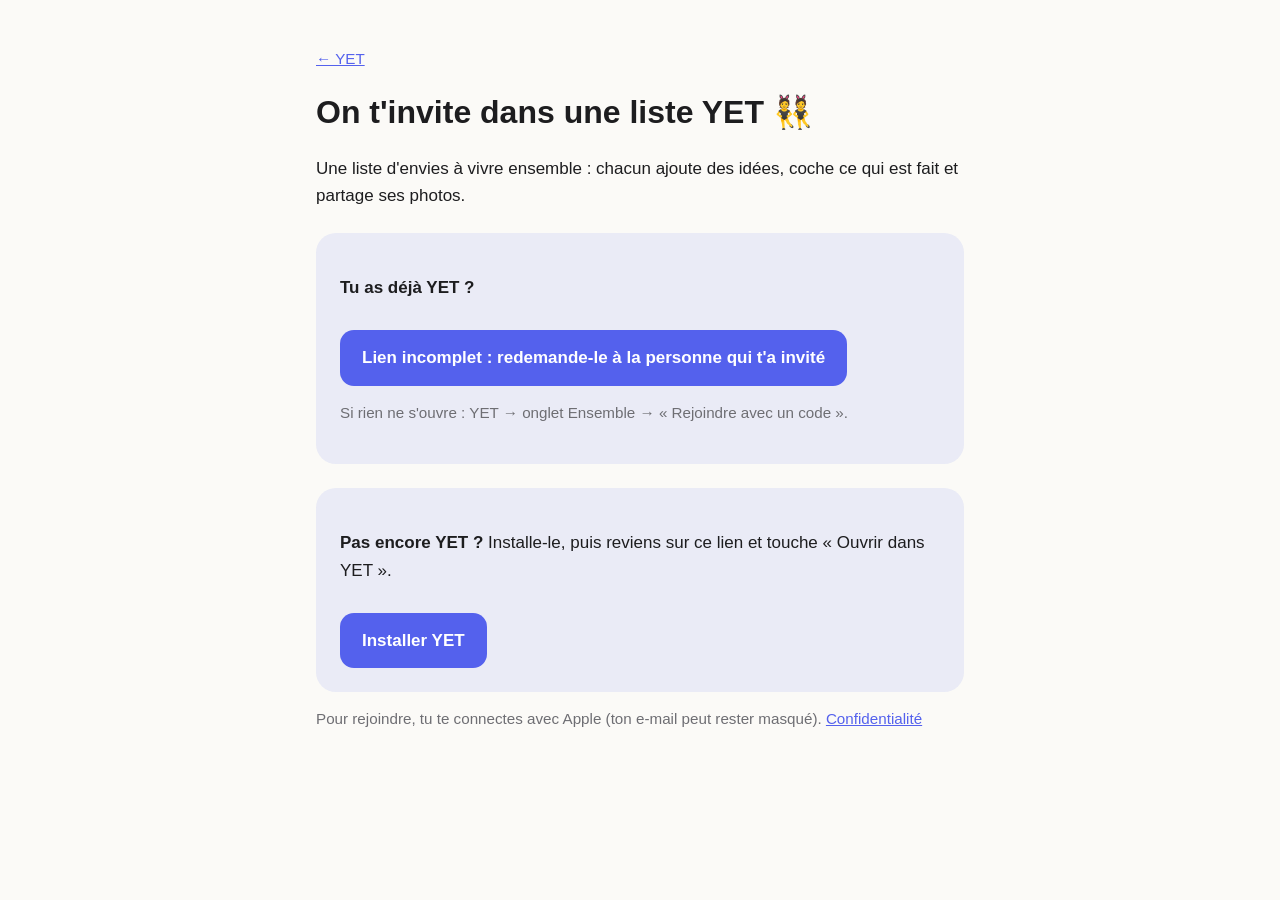
==== rejoindre/index.html @ 05d9d81e "Page « Rejoindre une liste » et confidentialité : comptes des listes partagées Co-Authored-By: Claud" ====
<!doctype html>
<html lang="fr">
<head>
<meta charset="utf-8">
<meta name="viewport" content="width=device-width, initial-scale=1">
<title>YET – Rejoins ma liste</title>
<meta property="og:title" content="Rejoins ma liste sur YET">
<meta property="og:description" content="Une liste d'envies à vivre ensemble : chacun ajoute des idées et coche ce qui est fait.">
<link rel="stylesheet" href="../style.css">
<style>
  .card { margin-top: 24px; padding: 24px; border-radius: 20px; background: color-mix(in srgb, var(--accent) 10%, transparent); }
  .button { display: inline-block; margin-top: 12px; padding: 14px 22px; border-radius: 14px; background: var(--accent); color: #fff; font-weight: 600; text-decoration: none; }
  .code { font: 700 2rem ui-monospace, Menlo, monospace; letter-spacing: .2em; margin: 8px 0; }
</style>
</head>
<body>
<main>
<p class="back"><a href="../index.html">← YET</a></p>
<h1>On t'invite dans une liste YET 👯</h1>
<p>Une liste d'envies à vivre ensemble : chacun ajoute des idées, coche ce qui est fait et partage ses photos.</p>

<div class="card">
  <p><strong>Tu as déjà YET ?</strong></p>
  <a id="open" class="button" href="yet://rejoindre">Ouvrir dans YET</a>
  <p class="meta">Si rien ne s'ouvre : YET → onglet Ensemble → « Rejoindre avec un code ».</p>
  <p class="code" id="code"></p>
</div>

<div class="card">
  <p><strong>Pas encore YET ?</strong> Installe-le, puis reviens sur ce lien et touche « Ouvrir dans YET ».</p>
  <a class="button" href="https://testflight.apple.com/join/rvSBcTfW">Installer YET</a>
</div>

<p class="meta">Pour rejoindre, tu te connectes avec Apple (ton e-mail peut rester masqué). <a href="../confidentialite.html">Confidentialité</a></p>
</main>
<script>
  // ?code=ABC234 → yet://rejoindre?code=ABC234, puis ouverture directe de l'app si elle est installée.
  var code = (new URLSearchParams(location.search).get("code") || "").toUpperCase().replace(/[^A-Z0-9]/g, "").slice(0, 6);
  var link = document.getElementById("open");
  if (code.length === 6) {
    link.href = "yet://rejoindre?code=" + code;
    document.getElementById("code").textContent = code;
    setTimeout(function () { location.href = link.href; }, 400);
  } else {
    link.removeAttribute("href");
    link.textContent = "Lien incomplet : redemande-le à la personne qui t'a invité";
  }
</script>
</body>
</html>
---- style.css ----
:root { --bg: #fbfaf7; --fg: #1d1d1f; --muted: #6e6e73; --accent: #5461ed; }
@media (prefers-color-scheme: dark) { :root { --bg: #111114; --fg: #f2f2f5; --muted: #a1a1a8; --accent: #8e98ff; } }
* { box-sizing: border-box; }
body { margin: 0; background: var(--bg); color: var(--fg); font: 17px/1.6 -apple-system, BlinkMacSystemFont, "Segoe UI", sans-serif; }
main { max-width: 680px; margin: 0 auto; padding: 32px 16px 64px; }
h1 { font-size: 2rem; margin: 0.2em 0; }
h2 { font-size: 1.15rem; margin-top: 2em; }
.meta, .back { color: var(--muted); font-size: 0.95rem; }
a { color: var(--accent); }
li { margin: 0.4em 0; }
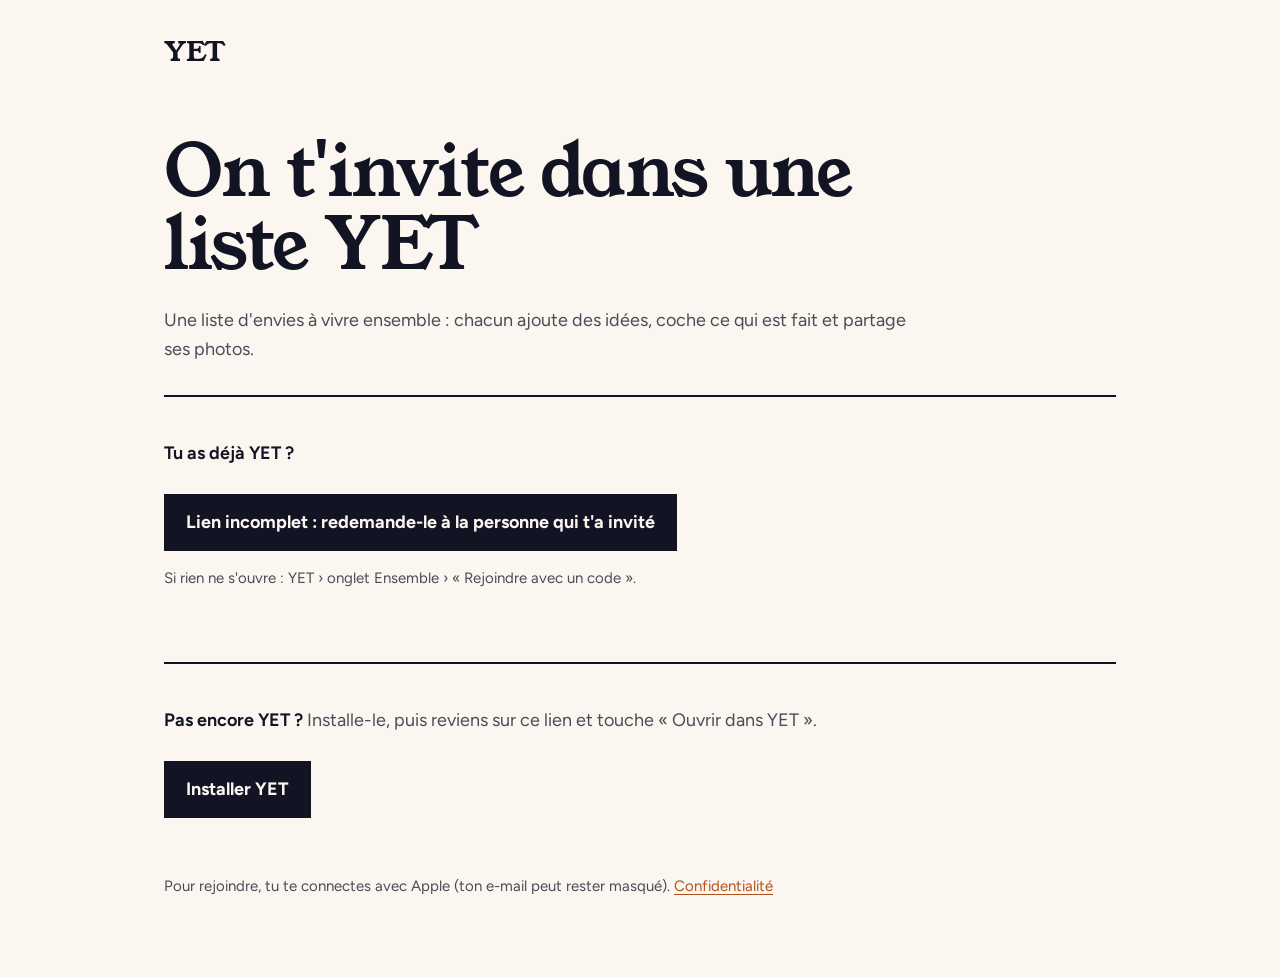
==== commit 1041abbe: "Site : nouvelle identité (Young Serif et Figtree, une bucket list cochée en signature, plus d'emoji " ====
--- a/rejoindre/index.html
+++ b/rejoindre/index.html
@@ -3,26 +3,22 @@
 <head>
 <meta charset="utf-8">
 <meta name="viewport" content="width=device-width, initial-scale=1">
-<title>YET – Rejoins ma liste</title>
+<title>YET : Rejoins ma liste</title>
 <meta property="og:title" content="Rejoins ma liste sur YET">
 <meta property="og:description" content="Une liste d'envies à vivre ensemble : chacun ajoute des idées et coche ce qui est fait.">
+<link rel="preload" href="../fonts/young-serif.woff2" as="font" type="font/woff2" crossorigin>
 <link rel="stylesheet" href="../style.css">
-<style>
-  .card { margin-top: 24px; padding: 24px; border-radius: 20px; background: color-mix(in srgb, var(--accent) 10%, transparent); }
-  .button { display: inline-block; margin-top: 12px; padding: 14px 22px; border-radius: 14px; background: var(--accent); color: #fff; font-weight: 600; text-decoration: none; }
-  .code { font: 700 2rem ui-monospace, Menlo, monospace; letter-spacing: .2em; margin: 8px 0; }
-</style>
 </head>
 <body>
 <main>
-<p class="back"><a href="../index.html">← YET</a></p>
-<h1>On t'invite dans une liste YET 👯</h1>
+<a class="marque" href="../index.html">YET</a>
+<h1>On t'invite dans une liste YET</h1>
 <p>Une liste d'envies à vivre ensemble : chacun ajoute des idées, coche ce qui est fait et partage ses photos.</p>
 
 <div class="card">
   <p><strong>Tu as déjà YET ?</strong></p>
   <a id="open" class="button" href="yet://rejoindre">Ouvrir dans YET</a>
-  <p class="meta">Si rien ne s'ouvre : YET → onglet Ensemble → « Rejoindre avec un code ».</p>
+  <p class="meta">Si rien ne s'ouvre : YET › onglet Ensemble › « Rejoindre avec un code ».</p>
   <p class="code" id="code"></p>
 </div>
 
--- a/style.css
+++ b/style.css
@@ -1,10 +1,40 @@
-:root { --bg: #fbfaf7; --fg: #1d1d1f; --muted: #6e6e73; --accent: #5461ed; }
-@media (prefers-color-scheme: dark) { :root { --bg: #111114; --fg: #f2f2f5; --muted: #a1a1a8; --accent: #8e98ff; } }
-* { box-sizing: border-box; }
-body { margin: 0; background: var(--bg); color: var(--fg); font: 17px/1.6 -apple-system, BlinkMacSystemFont, "Segoe UI", sans-serif; }
-main { max-width: 680px; margin: 0 auto; padding: 32px 16px 64px; }
-h1 { font-size: 2rem; margin: 0.2em 0; }
-h2 { font-size: 1.15rem; margin-top: 2em; }
-.meta, .back { color: var(--muted); font-size: 0.95rem; }
-a { color: var(--accent); }
-li { margin: 0.4em 0; }
+/* YET : une liste d'envies qu'on coche. Young Serif pour les titres, Figtree pour le texte, l'orange du soir de l'app. Échelle de 8 px. */
+@font-face{font-family:"Young Serif";src:url(fonts/young-serif.woff2) format("woff2");font-weight:400;font-display:swap}
+@font-face{font-family:"Figtree";src:url(fonts/figtree.woff2) format("woff2");font-weight:300 900;font-display:swap}
+:root{--bg:#FBF6EF;--fg:#121424;--muted:#4A4B57;--accent:#B4521C;--soir:#FF9E63;--trait:#E4DACB;
+  --s1:8px;--s2:16px;--s3:24px;--s4:32px;--s6:48px;--s8:64px}
+@media (prefers-color-scheme:dark){:root{--bg:#121424;--fg:#F4EFE8;--muted:#B6B4BE;--accent:#FF9E63;--trait:#2A2C40}}
+*{box-sizing:border-box}html{background:var(--bg)}
+body{margin:0;color:var(--fg);font:400 18px/1.6 "Figtree",system-ui,sans-serif}
+main{max-width:1000px;margin:0 auto;padding:var(--s4) var(--s3) var(--s8)}
+a{color:var(--accent);text-underline-offset:3px}a:hover,a:focus-visible{color:var(--fg);text-decoration-thickness:2px}
+:focus-visible{outline:2px solid var(--accent);outline-offset:3px}
+p,li{color:var(--muted);max-width:62ch}strong{color:var(--fg);font-weight:650}
+.marque{display:inline-block;color:var(--fg);text-decoration:none;font:400 28px "Young Serif",Georgia,serif;margin-bottom:var(--s8)}
+.marque:hover{color:var(--accent)}
+.meta,.back{color:var(--muted);font-size:15px}
+h1,h2{font-family:"Young Serif",Georgia,serif;font-weight:400}
+h1{font-size:clamp(40px,6vw,72px);line-height:1.02;letter-spacing:-.02em;margin:0 0 var(--s3);max-width:16ch}
+h1.geant{font-size:clamp(96px,20vw,256px);line-height:.85;letter-spacing:-.04em}
+h2{font-size:clamp(24px,2.8vw,34px);line-height:1.1;margin:var(--s6) 0 var(--s2)}
+li{margin:var(--s1) 0}
+.chapeau{font-size:clamp(20px,2.2vw,26px);line-height:1.4;color:var(--fg);max-width:30ch;margin:0}
+
+/* La liste : la signature de YET */
+.liste{list-style:none;margin:var(--s6) 0 var(--s8);padding:0;border-top:2px solid var(--fg);max-width:720px}
+.liste li{display:flex;align-items:center;gap:var(--s2);border-bottom:1px solid var(--trait);padding:var(--s2) 0;margin:0;max-width:none;font-size:clamp(20px,2.4vw,28px);color:var(--fg);font-family:"Young Serif",Georgia,serif}
+.liste li::before{content:"";flex:none;width:28px;height:28px;border:2px solid var(--fg);border-radius:50%}
+.liste li.fait{color:var(--muted)}
+.liste li.fait::before{background:var(--soir);border-color:var(--soir);box-shadow:inset 0 0 0 5px var(--bg)}
+.liste li small{margin-left:auto;font:500 14px "Figtree",sans-serif;color:var(--muted)}
+
+.faq{display:grid;grid-template-columns:minmax(0,1fr) minmax(0,2fr);gap:var(--s1) var(--s6);border-top:1px solid var(--trait);padding:var(--s3) 0}
+.faq h3{margin:0;font-size:19px;line-height:1.3;font-weight:650}.faq p{margin:0}
+
+/* Pages d'invitation */
+.card{border-top:2px solid var(--fg);padding:var(--s3) 0;margin:var(--s4) 0}
+.button{display:inline-block;margin-top:var(--s1);padding:14px 22px;background:var(--fg);color:var(--bg);font-weight:700;text-decoration:none}
+.button:hover,.button:focus-visible{background:var(--accent);color:var(--bg)}
+.code{font:700 40px/1 ui-monospace,Menlo,monospace;letter-spacing:.2em;margin:var(--s2) 0;color:var(--fg)}
+@media (max-width:720px){main{padding:var(--s3) var(--s2) var(--s6)}.marque{margin-bottom:var(--s6)}.faq{grid-template-columns:1fr}.liste li small{display:none}.liste li{line-height:1.25}}
+@media (prefers-reduced-motion:reduce){*{transition:none!important}}
